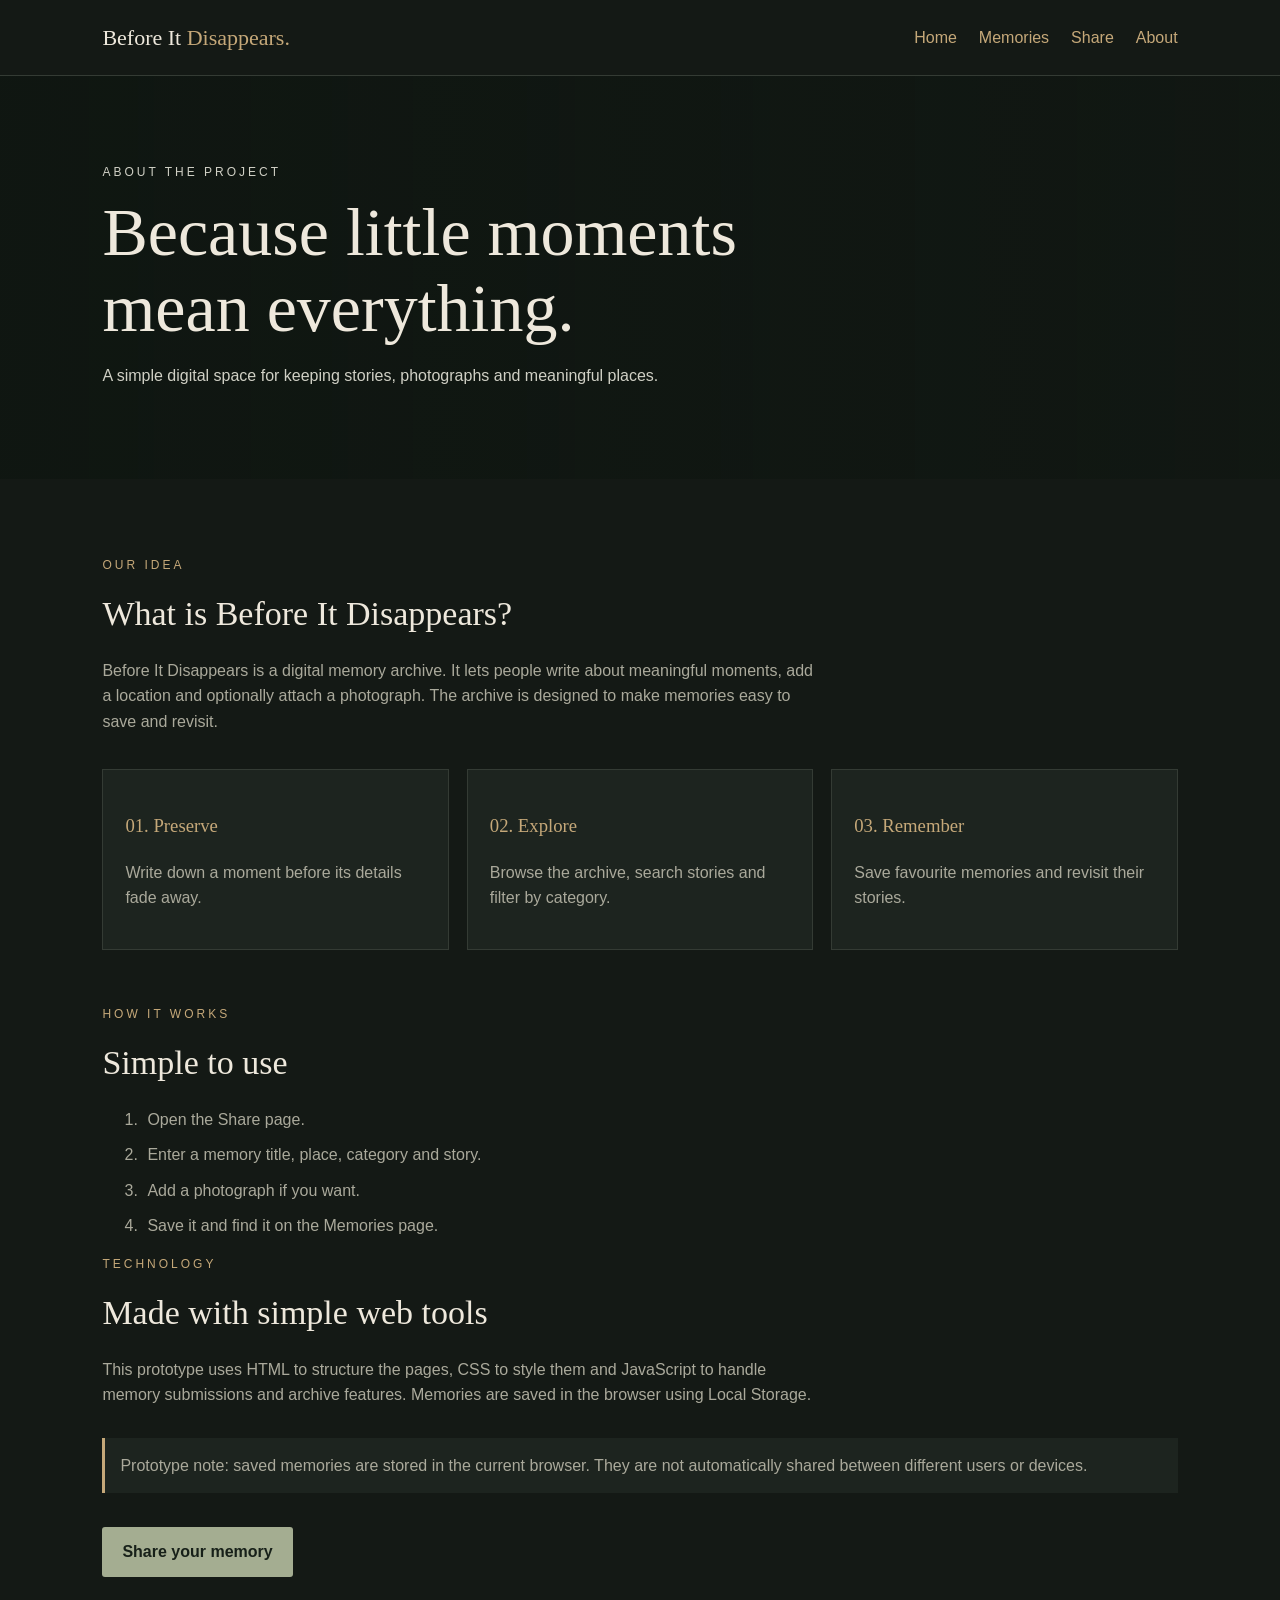
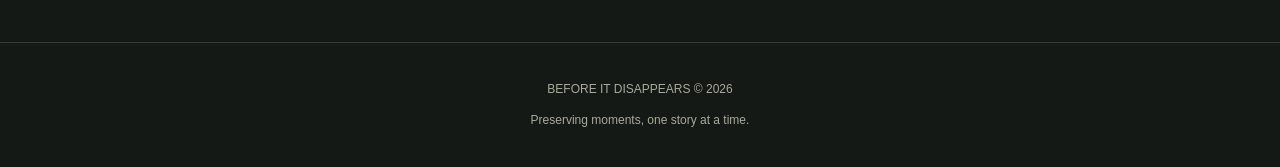
==== about.html @ b7da7941 "organised before it dissappearss" ====
<!DOCTYPE html>
<html lang="en">
<head>
    <meta charset="UTF-8">
    <meta name="viewport" content="width=device-width, initial-scale=1.0">
    <title>About | Before It Disappears</title>
    <link rel="stylesheet" href="style.css">
</head>
<body>
    <nav class="navbar">
        <a class="logo" href="index.html">Before It <span>Disappears.</span></a>
        <div class="nav-links">
            <a href="index.html">Home</a>
            <a href="memories.html">Memories</a>
            <a href="share.html">Share</a>
            <a href="about.html">About</a>
        </div>
    </nav>
    <header class="page-hero">
        <p class="eyebrow">ABOUT THE PROJECT</p>
        <h1>Because little moments<br>mean everything.</h1>
        <p>A simple digital space for keeping stories, photographs and meaningful places.</p>
    </header>

    <main class="section">
        <p class="eyebrow">OUR IDEA</p>
        <h2>What is Before It Disappears?</h2>
        <p class="muted">Before It Disappears is a digital memory archive. It lets people write about meaningful moments, add a location and optionally attach a photograph. The archive is designed to make memories easy to save and revisit.</p>

        <div class="about-grid">
            <article class="about-card">
                <h3>01. Preserve</h3>
                <p>Write down a moment before its details fade away.</p>
            </article>
            <article class="about-card">
                <h3>02. Explore</h3>
                <p>Browse the archive, search stories and filter by category.</p>
            </article>
            <article class="about-card">
                <h3>03. Remember</h3>
                <p>Save favourite memories and revisit their stories.</p>
            </article>
        </div>

        <p class="eyebrow">HOW IT WORKS</p>
        <h2>Simple to use</h2>
        <ol class="steps-list">
            <li>Open the Share page.</li>
            <li>Enter a memory title, place, category and story.</li>
            <li>Add a photograph if you want.</li>
            <li>Save it and find it on the Memories page.</li>
        </ol>

        <p class="eyebrow">TECHNOLOGY</p>
        <h2>Made with simple web tools</h2>
        <p class="muted">This prototype uses HTML to structure the pages, CSS to style them and JavaScript to handle memory submissions and archive features. Memories are saved in the browser using Local Storage.</p>

        <p class="note">Prototype note: saved memories are stored in the current browser. They are not automatically shared between different users or devices.</p>
        <a class="button" href="share.html">Share your memory</a>
    </main>

    <footer>
        <p>BEFORE IT DISAPPEARS © 2026</p>
        <p>Preserving moments, one story at a time.</p>
    </footer>
</body>
</html>
---- style.css ----
* {
    box-sizing: border-box;
}

html {
    scroll-behavior: smooth;
}

body {
    margin: 0;
    background: #141915;
    color: #eee8dc;
    font-family: Arial, sans-serif;
    line-height: 1.6;
}

.navbar {
    min-height: 76px;
    padding: 18px 8%;
    display: flex;
    align-items: center;
    justify-content: space-between;
    gap: 20px;
    border-bottom: 1px solid #343b34;
    background: #141915;
}

.logo {
    color: #eee8dc;
    font-family: Georgia, serif;
    font-size: 22px;
    text-decoration: none;
}

.logo span,
.hero h1 span {
    color: #c5a879;
}

.nav-links {
    display: flex;
    gap: 22px;
}

.nav-links a {
    color: #c5a879;
    text-decoration: none;
}

.nav-links a:hover {
    color: #fff;
}

.hero,
.page-hero {
    padding: 105px 8%;
    background: linear-gradient(90deg, rgba(15, 22, 17, .96), rgba(15, 22, 17, .65)),
        url("https://images.unsplash.com/photo-1470770841072-f978cf4d019e?w=1500") center/cover;
}

.hero h1,
.page-hero h1 {
    max-width: 750px;
    margin: 10px 0;
    font-family: Georgia, serif;
    font-size: clamp(40px, 7vw, 68px);
    line-height: 1.12;
    font-weight: normal;
}

.hero p,
.page-hero p {
    max-width: 600px;
    color: #d0d0c5;
}

.eyebrow {
    color: #c5a879;
    font-size: 12px;
    letter-spacing: 3px;
    text-transform: uppercase;
}

.button {
    display: inline-block;
    margin-top: 18px;
    padding: 12px 20px;
    border: 0;
    border-radius: 3px;
    background: #a4ad91;
    color: #172019;
    font-weight: bold;
    text-decoration: none;
    cursor: pointer;
}

.button:hover {
    background: #c5a879;
}

.button-outline {
    border: 1px solid #c5a879;
    background: transparent;
    color: #c5a879;
}

.section {
    padding: 65px 8%;
}

.section h2 {
    margin: 5px 0 12px;
    font-family: Georgia, serif;
    font-size: 34px;
    font-weight: normal;
}

.intro > p:not(.eyebrow),
.muted {
    max-width: 720px;
    color: #aaa99b;
}

.stats {
    display: flex;
    flex-wrap: wrap;
    gap: 55px;
    margin-top: 35px;
}

.stats div {
    display: flex;
    flex-direction: column;
}

.stats strong {
    color: #c5a879;
    font-family: Georgia, serif;
    font-size: 32px;
}

.stats span {
    color: #aaa99b;
    font-size: 13px;
}

.share-section {
    background: #1b231d;
}

.memory-form {
    max-width: 650px;
    display: flex;
    flex-direction: column;
    gap: 10px;
    margin-top: 25px;
}

.memory-form label {
    margin-top: 8px;
    color: #d9d5c9;
}

input,
select,
textarea {
    width: 100%;
    padding: 13px;
    border: 1px solid #414a40;
    border-radius: 3px;
    background: #252e27;
    color: #eee8dc;
    font: inherit;
}

input:focus,
select:focus,
textarea:focus {
    outline: 2px solid #a4ad91;
}

.photo-preview {
    width: 180px;
    max-height: 180px;
    object-fit: cover;
    border-radius: 4px;
}

.message {
    min-height: 24px;
    color: #c5a879;
}

.page-hero {
    padding-top: 75px;
    padding-bottom: 75px;
}

.archive-heading {
    display: flex;
    align-items: center;
    justify-content: space-between;
    flex-wrap: wrap;
    gap: 15px;
}

.filters {
    display: grid;
    grid-template-columns: 2fr 1fr 1fr auto;
    gap: 12px;
    margin: 25px 0;
    align-items: center;
}

.favourite-filter {
    display: flex;
    align-items: center;
    gap: 8px;
    color: #c5a879;
    white-space: nowrap;
}

.favourite-filter input {
    width: auto;
}

.gallery {
    display: grid;
    grid-template-columns: repeat(3, minmax(0, 1fr));
    gap: 22px;
}

.memory-card {
    overflow: hidden;
    border: 1px solid #343b34;
    background: #1d241f;
}

.memory-card img {
    display: block;
    width: 100%;
    height: 190px;
    object-fit: cover;
}

.card-content {
    padding: 18px;
}

.card-content h3 {
    margin: 5px 0;
    font-family: Georgia, serif;
    font-size: 22px;
    font-weight: normal;
}

.card-content p {
    color: #aaa99b;
    font-size: 14px;
}

.card-actions {
    display: flex;
    flex-wrap: wrap;
    gap: 7px;
}

.small-button {
    padding: 8px 11px;
    border: 1px solid #a4ad91;
    background: transparent;
    color: #c5a879;
    cursor: pointer;
}

.small-button:hover {
    background: #a4ad91;
    color: #172019;
}

.details {
    position: relative;
    max-width: 750px;
    margin: 35px auto 0;
    padding: 25px;
    border: 1px solid #c5a879;
    background: #202920;
}

.details img {
    display: block;
    max-width: 100%;
    max-height: 350px;
    margin: 15px 0;
}

.close-button {
    float: right;
    padding: 7px 12px;
    border: 1px solid #c5a879;
    background: transparent;
    color: #c5a879;
    cursor: pointer;
}

.export-row {
    margin-top: 30px;
}

footer {
    padding: 25px 8%;
    border-top: 1px solid #343b34;
    color: #aaa99b;
    text-align: center;
    font-size: 12px;
}

@media (max-width: 800px) {
    .gallery {
        grid-template-columns: repeat(2, minmax(0, 1fr));
    }

    .filters {
        grid-template-columns: 1fr 1fr;
    }
}

@media (max-width: 550px) {
    .navbar {
        align-items: flex-start;
        flex-direction: column;
    }

    .nav-links {
        flex-wrap: wrap;
        gap: 15px;
    }

    .hero,
    .page-hero {
        padding: 65px 7%;
    }

    .section {
        padding: 45px 7%;
    }

    .gallery,
    .filters {
        grid-template-columns: 1fr;
    }
}


.about-grid {
    display: grid;
    grid-template-columns: repeat(3, minmax(0, 1fr));
    gap: 18px;
    margin: 35px 0 55px;
}

.about-card {
    padding: 22px;
    border: 1px solid #343b34;
    background: #1d241f;
}

.about-card h3 {
    color: #c5a879;
    font-family: Georgia, serif;
    font-weight: normal;
}

.about-card p,
.steps-list,
.note {
    color: #aaa99b;
}

.steps-list li {
    margin: 10px 0;
    padding-left: 5px;
}

.note {
    margin-top: 30px;
    padding: 15px;
    border-left: 3px solid #c5a879;
    background: #1d241f;
}

@media (max-width: 700px) {
    .about-grid {
        grid-template-columns: 1fr;
    }
}
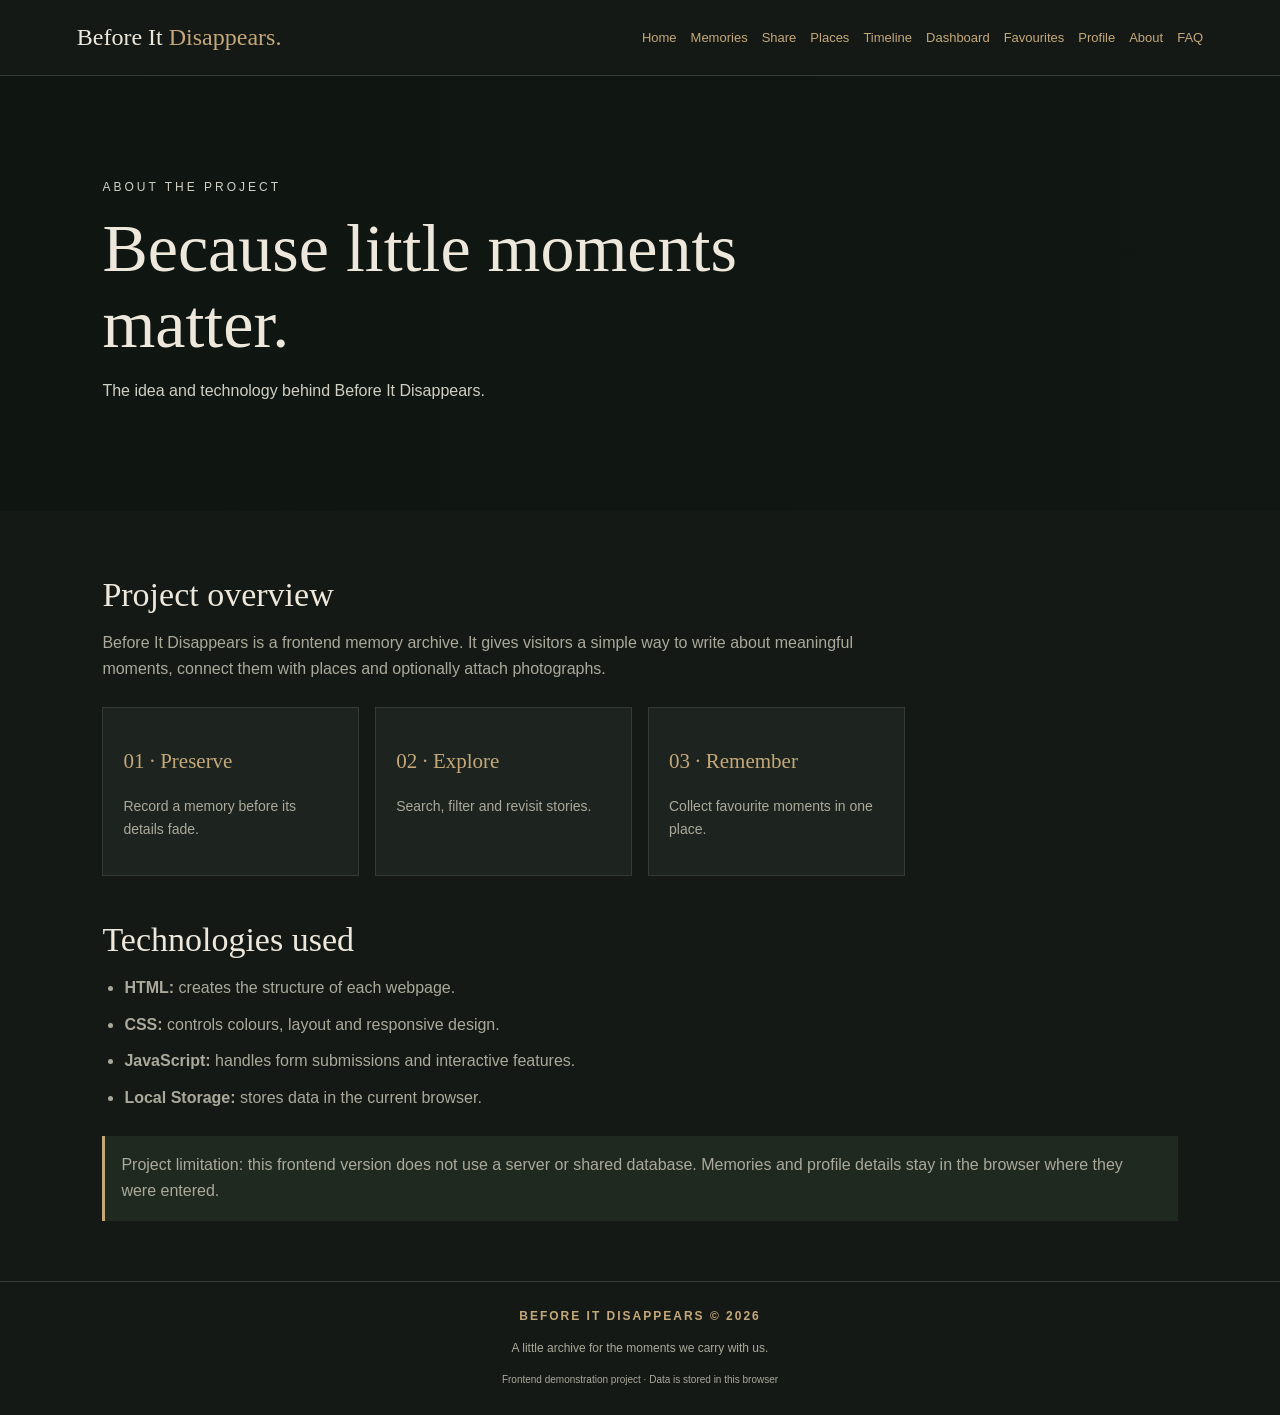
==== commit 0a913189: "beforee it dissappearss" ====
--- a/about.html
+++ b/about.html
@@ -1,67 +1,17 @@
 <!DOCTYPE html>
-<html lang="en">
-<head>
-    <meta charset="UTF-8">
-    <meta name="viewport" content="width=device-width, initial-scale=1.0">
-    <title>About | Before It Disappears</title>
-    <link rel="stylesheet" href="style.css">
-</head>
-<body>
-    <nav class="navbar">
-        <a class="logo" href="index.html">Before It <span>Disappears.</span></a>
-        <div class="nav-links">
-            <a href="index.html">Home</a>
-            <a href="memories.html">Memories</a>
-            <a href="share.html">Share</a>
-            <a href="about.html">About</a>
-        </div>
-    </nav>
-    <header class="page-hero">
-        <p class="eyebrow">ABOUT THE PROJECT</p>
-        <h1>Because little moments<br>mean everything.</h1>
-        <p>A simple digital space for keeping stories, photographs and meaningful places.</p>
-    </header>
-
-    <main class="section">
-        <p class="eyebrow">OUR IDEA</p>
-        <h2>What is Before It Disappears?</h2>
-        <p class="muted">Before It Disappears is a digital memory archive. It lets people write about meaningful moments, add a location and optionally attach a photograph. The archive is designed to make memories easy to save and revisit.</p>
-
-        <div class="about-grid">
-            <article class="about-card">
-                <h3>01. Preserve</h3>
-                <p>Write down a moment before its details fade away.</p>
-            </article>
-            <article class="about-card">
-                <h3>02. Explore</h3>
-                <p>Browse the archive, search stories and filter by category.</p>
-            </article>
-            <article class="about-card">
-                <h3>03. Remember</h3>
-                <p>Save favourite memories and revisit their stories.</p>
-            </article>
-        </div>
-
-        <p class="eyebrow">HOW IT WORKS</p>
-        <h2>Simple to use</h2>
-        <ol class="steps-list">
-            <li>Open the Share page.</li>
-            <li>Enter a memory title, place, category and story.</li>
-            <li>Add a photograph if you want.</li>
-            <li>Save it and find it on the Memories page.</li>
-        </ol>
-
-        <p class="eyebrow">TECHNOLOGY</p>
-        <h2>Made with simple web tools</h2>
-        <p class="muted">This prototype uses HTML to structure the pages, CSS to style them and JavaScript to handle memory submissions and archive features. Memories are saved in the browser using Local Storage.</p>
-
-        <p class="note">Prototype note: saved memories are stored in the current browser. They are not automatically shared between different users or devices.</p>
-        <a class="button" href="share.html">Share your memory</a>
-    </main>
-
-    <footer>
-        <p>BEFORE IT DISAPPEARS © 2026</p>
-        <p>Preserving moments, one story at a time.</p>
-    </footer>
-</body>
-</html>
+<html lang="en"><head><meta charset="UTF-8"><meta name="viewport" content="width=device-width, initial-scale=1.0">
+<title>About | Before It Disappears</title><link rel="stylesheet" href="style.css"></head><body>
+<nav class="nav">
+<a class="brand" href="index.html">Before It <span>Disappears.</span></a>
+<button class="menu-btn" id="menuBtn" aria-label="Open menu">☰</button>
+<div class="navlinks" id="navLinks">
+<a href="index.html">Home</a><a href="memories.html">Memories</a><a href="share.html">Share</a>
+<a href="places.html">Places</a><a href="timeline.html">Timeline</a><a href="dashboard.html">Dashboard</a>
+<a href="favourites.html">Favourites</a><a href="profile.html">Profile</a><a href="about.html">About</a><a href="faq.html">FAQ</a>
+</div></nav>
+<header class="pagehead"><p class="eyebrow">ABOUT THE PROJECT</p><h1>Because little moments matter.</h1><p>The idea and technology behind Before It Disappears.</p></header>
+<main class="section"><h2>Project overview</h2><p class="muted">Before It Disappears is a frontend memory archive. It gives visitors a simple way to write about meaningful moments, connect them with places and optionally attach photographs.</p>
+<div class="tiles"><article class="tile"><h3>01 · Preserve</h3><p>Record a memory before its details fade.</p></article><article class="tile"><h3>02 · Explore</h3><p>Search, filter and revisit stories.</p></article><article class="tile"><h3>03 · Remember</h3><p>Collect favourite moments in one place.</p></article></div>
+<h2 class="top-gap">Technologies used</h2><ul class="plain-list"><li><b>HTML:</b> creates the structure of each webpage.</li><li><b>CSS:</b> controls colours, layout and responsive design.</li><li><b>JavaScript:</b> handles form submissions and interactive features.</li><li><b>Local Storage:</b> stores data in the current browser.</li></ul>
+<div class="note">Project limitation: this frontend version does not use a server or shared database. Memories and profile details stay in the browser where they were entered.</div></main><footer><strong>BEFORE IT DISAPPEARS © 2026</strong><p>A little archive for the moments we carry with us.</p><small>Frontend demonstration project · Data is stored in this browser</small></footer>
+</body></html>
--- a/style.css
+++ b/style.css
@@ -1,396 +1,11 @@
-* {
-    box-sizing: border-box;
-}
-
-html {
-    scroll-behavior: smooth;
-}
-
-body {
-    margin: 0;
-    background: #141915;
-    color: #eee8dc;
-    font-family: Arial, sans-serif;
-    line-height: 1.6;
-}
-
-.navbar {
-    min-height: 76px;
-    padding: 18px 8%;
-    display: flex;
-    align-items: center;
-    justify-content: space-between;
-    gap: 20px;
-    border-bottom: 1px solid #343b34;
-    background: #141915;
-}
-
-.logo {
-    color: #eee8dc;
-    font-family: Georgia, serif;
-    font-size: 22px;
-    text-decoration: none;
-}
-
-.logo span,
-.hero h1 span {
-    color: #c5a879;
-}
-
-.nav-links {
-    display: flex;
-    gap: 22px;
-}
-
-.nav-links a {
-    color: #c5a879;
-    text-decoration: none;
-}
-
-.nav-links a:hover {
-    color: #fff;
-}
-
-.hero,
-.page-hero {
-    padding: 105px 8%;
-    background: linear-gradient(90deg, rgba(15, 22, 17, .96), rgba(15, 22, 17, .65)),
-        url("https://images.unsplash.com/photo-1470770841072-f978cf4d019e?w=1500") center/cover;
-}
-
-.hero h1,
-.page-hero h1 {
-    max-width: 750px;
-    margin: 10px 0;
-    font-family: Georgia, serif;
-    font-size: clamp(40px, 7vw, 68px);
-    line-height: 1.12;
-    font-weight: normal;
-}
-
-.hero p,
-.page-hero p {
-    max-width: 600px;
-    color: #d0d0c5;
-}
-
-.eyebrow {
-    color: #c5a879;
-    font-size: 12px;
-    letter-spacing: 3px;
-    text-transform: uppercase;
-}
-
-.button {
-    display: inline-block;
-    margin-top: 18px;
-    padding: 12px 20px;
-    border: 0;
-    border-radius: 3px;
-    background: #a4ad91;
-    color: #172019;
-    font-weight: bold;
-    text-decoration: none;
-    cursor: pointer;
-}
-
-.button:hover {
-    background: #c5a879;
-}
-
-.button-outline {
-    border: 1px solid #c5a879;
-    background: transparent;
-    color: #c5a879;
-}
-
-.section {
-    padding: 65px 8%;
-}
-
-.section h2 {
-    margin: 5px 0 12px;
-    font-family: Georgia, serif;
-    font-size: 34px;
-    font-weight: normal;
-}
-
-.intro > p:not(.eyebrow),
-.muted {
-    max-width: 720px;
-    color: #aaa99b;
-}
-
-.stats {
-    display: flex;
-    flex-wrap: wrap;
-    gap: 55px;
-    margin-top: 35px;
-}
-
-.stats div {
-    display: flex;
-    flex-direction: column;
-}
-
-.stats strong {
-    color: #c5a879;
-    font-family: Georgia, serif;
-    font-size: 32px;
-}
-
-.stats span {
-    color: #aaa99b;
-    font-size: 13px;
-}
-
-.share-section {
-    background: #1b231d;
-}
-
-.memory-form {
-    max-width: 650px;
-    display: flex;
-    flex-direction: column;
-    gap: 10px;
-    margin-top: 25px;
-}
-
-.memory-form label {
-    margin-top: 8px;
-    color: #d9d5c9;
-}
-
-input,
-select,
-textarea {
-    width: 100%;
-    padding: 13px;
-    border: 1px solid #414a40;
-    border-radius: 3px;
-    background: #252e27;
-    color: #eee8dc;
-    font: inherit;
-}
-
-input:focus,
-select:focus,
-textarea:focus {
-    outline: 2px solid #a4ad91;
-}
-
-.photo-preview {
-    width: 180px;
-    max-height: 180px;
-    object-fit: cover;
-    border-radius: 4px;
-}
-
-.message {
-    min-height: 24px;
-    color: #c5a879;
-}
-
-.page-hero {
-    padding-top: 75px;
-    padding-bottom: 75px;
-}
-
-.archive-heading {
-    display: flex;
-    align-items: center;
-    justify-content: space-between;
-    flex-wrap: wrap;
-    gap: 15px;
-}
-
-.filters {
-    display: grid;
-    grid-template-columns: 2fr 1fr 1fr auto;
-    gap: 12px;
-    margin: 25px 0;
-    align-items: center;
-}
-
-.favourite-filter {
-    display: flex;
-    align-items: center;
-    gap: 8px;
-    color: #c5a879;
-    white-space: nowrap;
-}
-
-.favourite-filter input {
-    width: auto;
-}
-
-.gallery {
-    display: grid;
-    grid-template-columns: repeat(3, minmax(0, 1fr));
-    gap: 22px;
-}
-
-.memory-card {
-    overflow: hidden;
-    border: 1px solid #343b34;
-    background: #1d241f;
-}
-
-.memory-card img {
-    display: block;
-    width: 100%;
-    height: 190px;
-    object-fit: cover;
-}
-
-.card-content {
-    padding: 18px;
-}
-
-.card-content h3 {
-    margin: 5px 0;
-    font-family: Georgia, serif;
-    font-size: 22px;
-    font-weight: normal;
-}
-
-.card-content p {
-    color: #aaa99b;
-    font-size: 14px;
-}
-
-.card-actions {
-    display: flex;
-    flex-wrap: wrap;
-    gap: 7px;
-}
-
-.small-button {
-    padding: 8px 11px;
-    border: 1px solid #a4ad91;
-    background: transparent;
-    color: #c5a879;
-    cursor: pointer;
-}
-
-.small-button:hover {
-    background: #a4ad91;
-    color: #172019;
-}
-
-.details {
-    position: relative;
-    max-width: 750px;
-    margin: 35px auto 0;
-    padding: 25px;
-    border: 1px solid #c5a879;
-    background: #202920;
-}
-
-.details img {
-    display: block;
-    max-width: 100%;
-    max-height: 350px;
-    margin: 15px 0;
-}
-
-.close-button {
-    float: right;
-    padding: 7px 12px;
-    border: 1px solid #c5a879;
-    background: transparent;
-    color: #c5a879;
-    cursor: pointer;
-}
-
-.export-row {
-    margin-top: 30px;
-}
-
-footer {
-    padding: 25px 8%;
-    border-top: 1px solid #343b34;
-    color: #aaa99b;
-    text-align: center;
-    font-size: 12px;
-}
-
-@media (max-width: 800px) {
-    .gallery {
-        grid-template-columns: repeat(2, minmax(0, 1fr));
-    }
-
-    .filters {
-        grid-template-columns: 1fr 1fr;
-    }
-}
-
-@media (max-width: 550px) {
-    .navbar {
-        align-items: flex-start;
-        flex-direction: column;
-    }
-
-    .nav-links {
-        flex-wrap: wrap;
-        gap: 15px;
-    }
-
-    .hero,
-    .page-hero {
-        padding: 65px 7%;
-    }
-
-    .section {
-        padding: 45px 7%;
-    }
-
-    .gallery,
-    .filters {
-        grid-template-columns: 1fr;
-    }
-}
-
-
-.about-grid {
-    display: grid;
-    grid-template-columns: repeat(3, minmax(0, 1fr));
-    gap: 18px;
-    margin: 35px 0 55px;
-}
-
-.about-card {
-    padding: 22px;
-    border: 1px solid #343b34;
-    background: #1d241f;
-}
-
-.about-card h3 {
-    color: #c5a879;
-    font-family: Georgia, serif;
-    font-weight: normal;
-}
-
-.about-card p,
-.steps-list,
-.note {
-    color: #aaa99b;
-}
-
-.steps-list li {
-    margin: 10px 0;
-    padding-left: 5px;
-}
-
-.note {
-    margin-top: 30px;
-    padding: 15px;
-    border-left: 3px solid #c5a879;
-    background: #1d241f;
-}
-
-@media (max-width: 700px) {
-    .about-grid {
-        grid-template-columns: 1fr;
-    }
-}
+*{box-sizing:border-box}html{scroll-behavior:smooth}body{margin:0;background:#141915;color:#eee8dc;font-family:"DM Sans",Arial,sans-serif;line-height:1.65}
+.nav{min-height:76px;padding:16px 6%;display:flex;align-items:center;justify-content:space-between;gap:16px;background:#141915;border-bottom:1px solid #343b34;position:sticky;top:0;z-index:10}
+.brand{font:24px Georgia,serif;color:#eee8dc;text-decoration:none;white-space:nowrap}.brand span,.hero em{color:#c5a879}.navlinks{display:flex;gap:14px;flex-wrap:wrap}.navlinks a{font-size:13px;color:#c5a879;text-decoration:none}.navlinks a:hover,.text-link:hover{color:white}.menu-btn{display:none;background:transparent;color:#eee8dc;border:1px solid #a4ad91;padding:7px 12px}
+.hero,.pagehead{padding:90px 8%;background:linear-gradient(90deg,rgba(15,22,17,.96),rgba(15,22,17,.68)),url("https://images.unsplash.com/photo-1470770841072-f978cf4d019e?w=1500") center/cover}.hero h1,.pagehead h1{font:normal clamp(40px,7vw,68px)/1.12 Georgia,serif;margin:10px 0;max-width:760px}.hero p,.pagehead p{max-width:620px;color:#d0d0c5}
+.eyebrow{font-size:12px;letter-spacing:3px;color:#c5a879;text-transform:uppercase}.section{padding:60px 8%}.section h2{font:normal 34px Georgia,serif;margin:5px 0 14px}.muted{color:#aaa99b;max-width:760px}.narrow{max-width:650px}.btn{display:inline-block;margin:16px 8px 0 0;padding:12px 20px;background:#a4ad91;color:#172019;border:0;text-decoration:none;cursor:pointer;font-weight:bold;border-radius:3px}.btn:hover{background:#c5a879}.btn.ghost{background:transparent;color:#c5a879;border:1px solid #c5a879}
+.shaded{background:#1b231d}.stats{display:grid;grid-template-columns:repeat(3,1fr);gap:18px;margin-top:30px}.stat{padding:22px;border:1px solid #343b34;background:#1d241f}.stat strong{display:block;color:#c5a879;font:36px Georgia,serif}.stat span{color:#aaa99b;font-size:13px}.tiles{display:grid;grid-template-columns:repeat(4,1fr);gap:16px;margin-top:25px}.tile{padding:20px;background:#1d241f;border:1px solid #343b34;color:#eee8dc;text-decoration:none}.tile h3{font:normal 21px Georgia,serif;color:#c5a879}.tile p{color:#aaa99b;font-size:14px}.quote{padding:30px;border-left:3px solid #c5a879;background:#1d241f}.text-link{color:#c5a879}
+.section-title{display:flex;justify-content:space-between;align-items:center;gap:15px;flex-wrap:wrap}.filters{display:grid;grid-template-columns:2fr 1fr 1fr;gap:12px;margin:25px 0}input,select,textarea{width:100%;padding:13px;background:#252e27;color:#eee8dc;border:1px solid #444b40;font:inherit;border-radius:3px}input:focus,select:focus,textarea:focus{outline:2px solid #a4ad91}
+.cards{display:grid;grid-template-columns:repeat(3,1fr);gap:20px}.memory-card,.place-card{background:#1d241f;border:1px solid #343b34;overflow:hidden}.memory-card img,.place-card img{width:100%;height:190px;object-fit:cover;display:block}.card-body,.place-card div{padding:18px}.card-body h3,.place-card h3{font:normal 22px Georgia,serif;margin:4px 0;color:#c5a879}.card-body p,.place-card p{font-size:14px;color:#aaa99b}.actions{display:flex;gap:7px;flex-wrap:wrap}.small-btn{padding:8px 11px;background:transparent;border:1px solid #a4ad91;color:#c5a879;cursor:pointer}.small-btn:hover{background:#a4ad91;color:#172019}.detail,.panel,.form-wrap{max-width:760px;margin:28px auto;padding:25px;background:#1d241f;border:1px solid #343b34}.detail img{max-width:100%;max-height:340px;display:block;margin:15px 0}.form-wrap form{display:flex;flex-direction:column;gap:9px}.form-wrap label{margin-top:9px;color:#d5d0c3}.preview{width:180px;max-height:180px;object-fit:cover}.message{color:#c5a879;min-height:24px}.place-grid{display:grid;grid-template-columns:repeat(2,1fr);gap:20px;margin-top:25px}.place-card a{color:#c5a879}.timeline{max-width:800px;border-left:2px solid #a4ad91;margin:30px 0;padding-left:24px}.timeline-item{position:relative;padding:18px;margin-bottom:20px;background:#1d241f;border:1px solid #343b34}.timeline-item:before{content:"";position:absolute;left:-32px;top:22px;width:13px;height:13px;background:#c5a879;border-radius:50%}.timeline-item time{color:#c5a879;font-size:13px}.timeline-item h3{font:normal 22px Georgia,serif}.panel{margin:20px 0}.bar-row{margin:12px 0}.bar-label{display:flex;justify-content:space-between;color:#aaa99b;font-size:13px}.bar{height:8px;background:#343b34;margin-top:5px}.bar span{display:block;height:100%;background:#a4ad91}.plain-list{color:#aaa99b;padding-left:22px}.plain-list li{margin:10px 0}.top-gap{margin-top:45px!important}.note{padding:16px;border-left:3px solid #c5a879;background:#202920;color:#aaa99b;margin-top:25px}.faq details{padding:17px 20px;background:#1d241f;border:1px solid #343b34;margin:12px 0}.faq summary{color:#c5a879;cursor:pointer;font-weight:bold}.faq details p{color:#aaa99b}
+footer{text-align:center;border-top:1px solid #343b34;padding:25px;color:#aaa99b;font-size:12px}footer strong{color:#c5a879;letter-spacing:2px}
+@media(max-width:1050px){.nav{flex-wrap:wrap}.menu-btn{display:block}.navlinks{display:none;width:100%;flex-direction:column;padding:10px 0}.navlinks.open{display:flex}.tiles{grid-template-columns:repeat(2,1fr)}}
+@media(max-width:650px){.hero,.pagehead{padding:60px 7%}.section{padding:42px 7%}.stats,.cards,.place-grid,.filters,.tiles{grid-template-columns:1fr}.brand{font-size:21px}}
